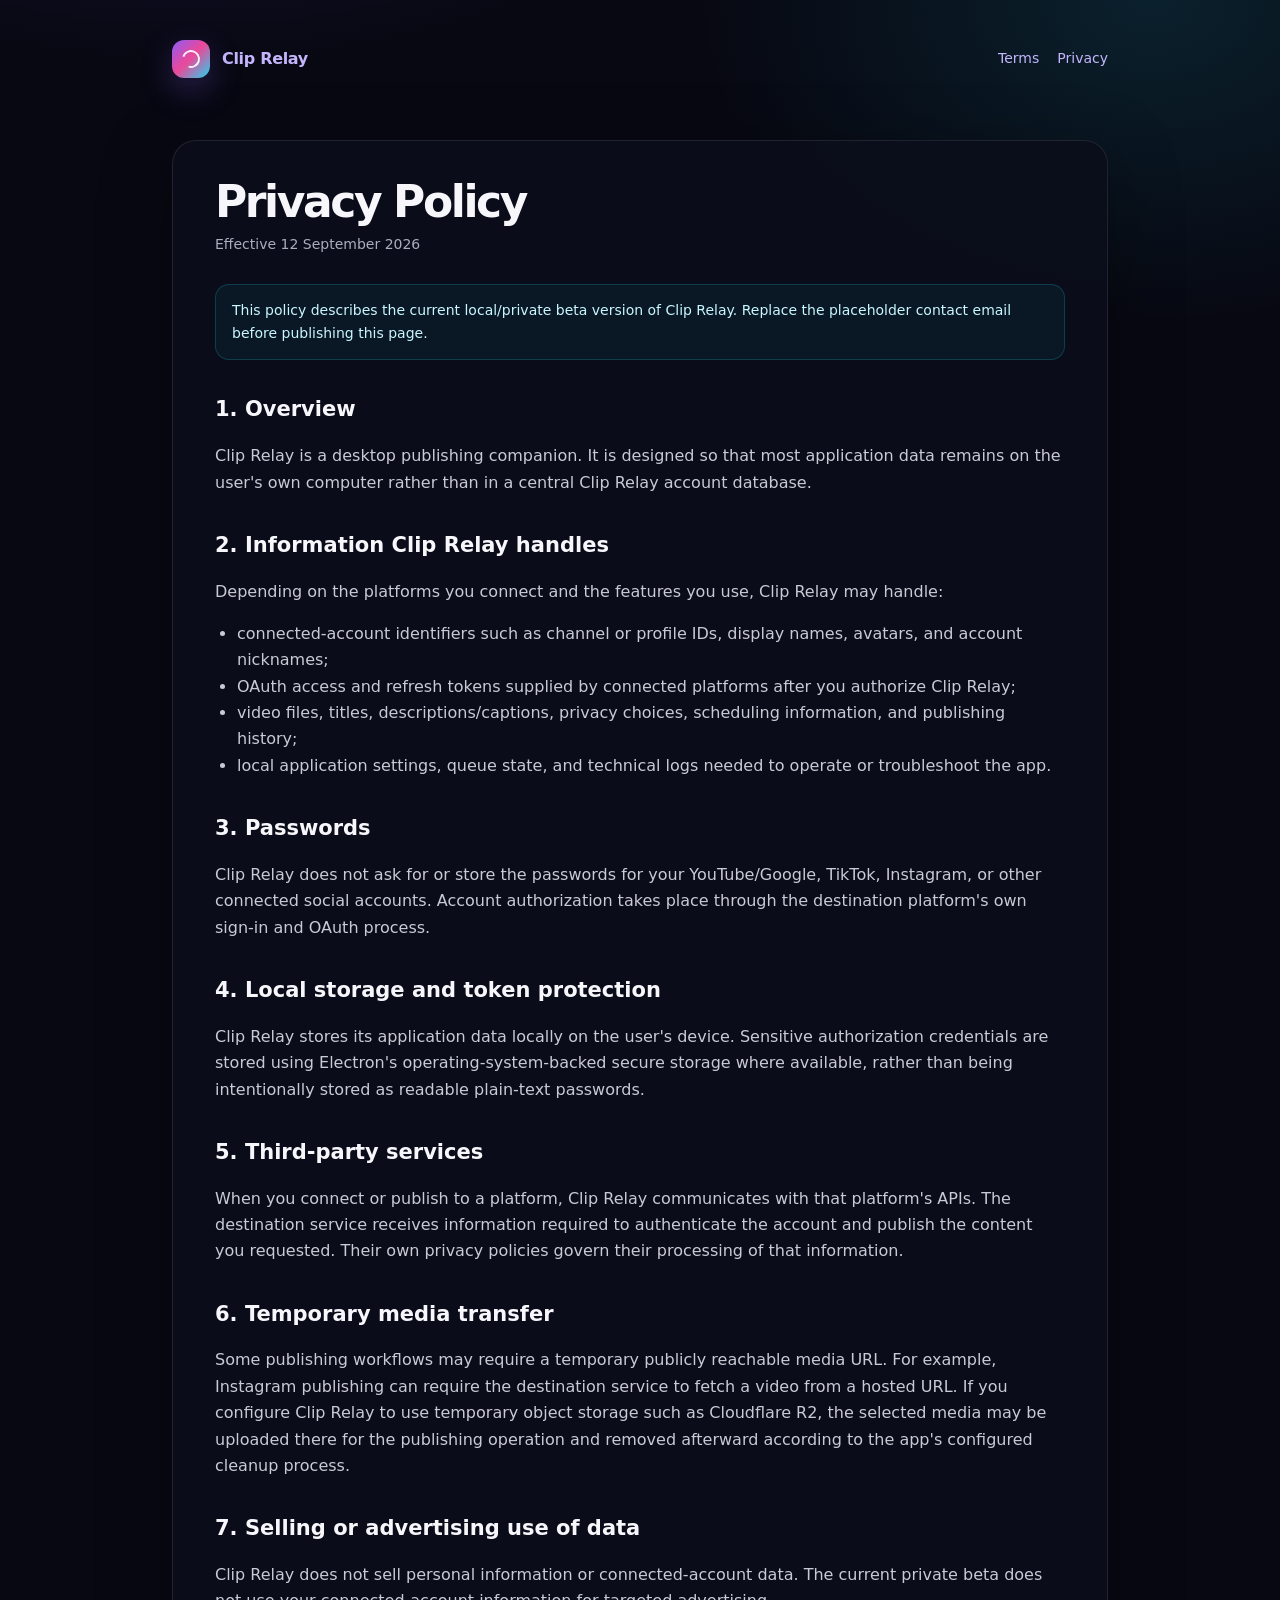
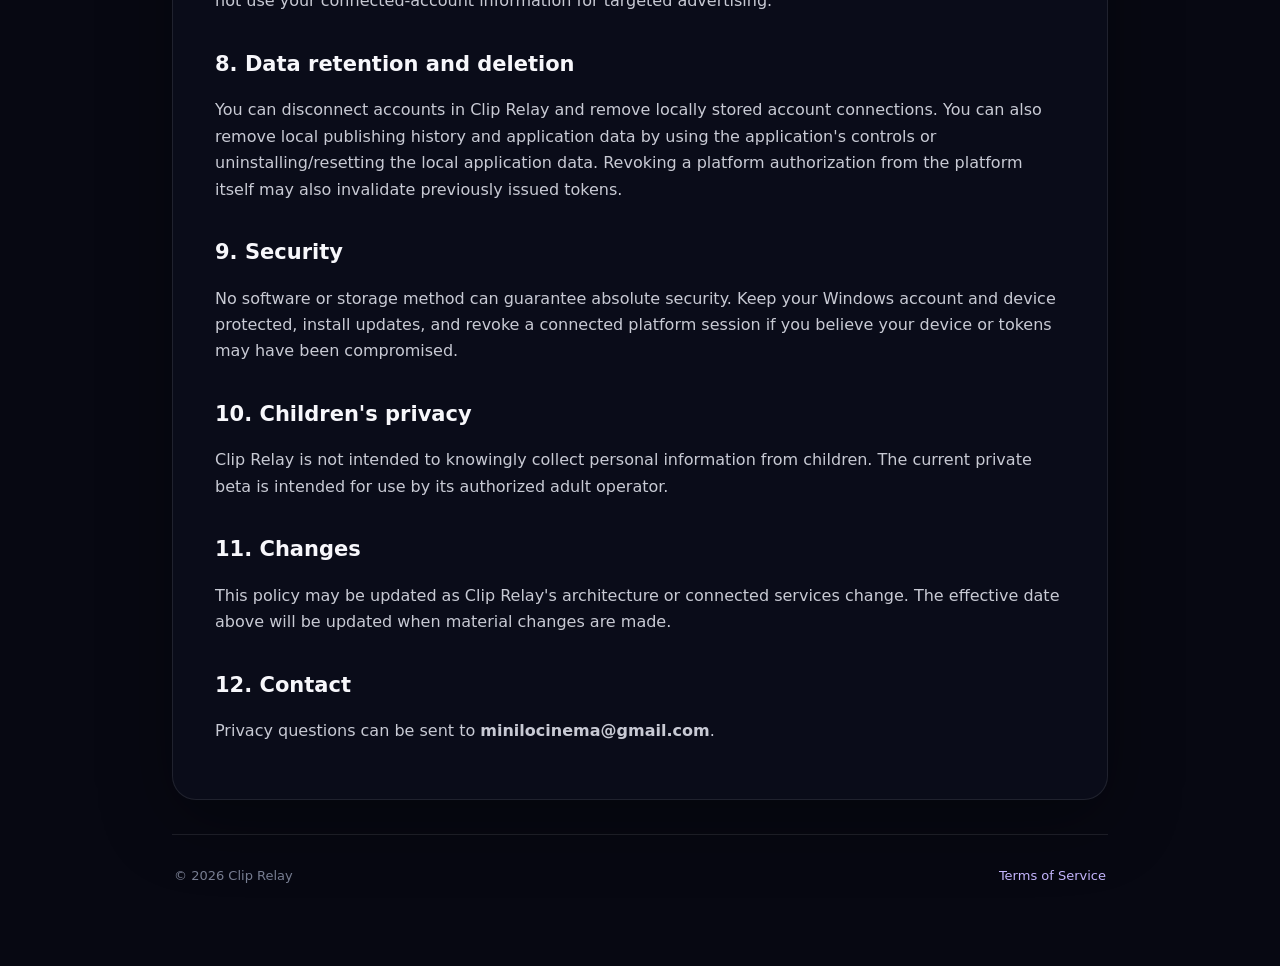
==== privacy/index.html @ b04d671b "Add Clip Relay legal pages" ====
<!doctype html>
<html lang="en">
<head>
  <meta charset="utf-8">
  <meta name="viewport" content="width=device-width, initial-scale=1">
  <title>Privacy Policy — Clip Relay</title>
  <link rel="stylesheet" href="../assets/style.css">
</head>
<body>
<main class="shell">
  
<header class="nav">
  <a class="brand" href="../index.html"><span class="mark"></span><span>Clip Relay</span></a>
  <nav class="links">
    <a href="../terms/">Terms</a>
    <a href="../privacy/">Privacy</a>
  </nav>
</header>

  <article class="doc">
    <h1>Privacy Policy</h1>
    <div class="meta">Effective 12 September 2026</div>

    <div class="notice">This policy describes the current local/private beta version of Clip Relay. Replace the placeholder contact email before publishing this page.</div>

    <h2>1. Overview</h2>
    <p>Clip Relay is a desktop publishing companion. It is designed so that most application data remains on the user's own computer rather than in a central Clip Relay account database.</p>

    <h2>2. Information Clip Relay handles</h2>
    <p>Depending on the platforms you connect and the features you use, Clip Relay may handle:</p>
    <ul>
      <li>connected-account identifiers such as channel or profile IDs, display names, avatars, and account nicknames;</li>
      <li>OAuth access and refresh tokens supplied by connected platforms after you authorize Clip Relay;</li>
      <li>video files, titles, descriptions/captions, privacy choices, scheduling information, and publishing history;</li>
      <li>local application settings, queue state, and technical logs needed to operate or troubleshoot the app.</li>
    </ul>

    <h2>3. Passwords</h2>
    <p>Clip Relay does not ask for or store the passwords for your YouTube/Google, TikTok, Instagram, or other connected social accounts. Account authorization takes place through the destination platform's own sign-in and OAuth process.</p>

    <h2>4. Local storage and token protection</h2>
    <p>Clip Relay stores its application data locally on the user's device. Sensitive authorization credentials are stored using Electron's operating-system-backed secure storage where available, rather than being intentionally stored as readable plain-text passwords.</p>

    <h2>5. Third-party services</h2>
    <p>When you connect or publish to a platform, Clip Relay communicates with that platform's APIs. The destination service receives information required to authenticate the account and publish the content you requested. Their own privacy policies govern their processing of that information.</p>

    <h2>6. Temporary media transfer</h2>
    <p>Some publishing workflows may require a temporary publicly reachable media URL. For example, Instagram publishing can require the destination service to fetch a video from a hosted URL. If you configure Clip Relay to use temporary object storage such as Cloudflare R2, the selected media may be uploaded there for the publishing operation and removed afterward according to the app's configured cleanup process.</p>

    <h2>7. Selling or advertising use of data</h2>
    <p>Clip Relay does not sell personal information or connected-account data. The current private beta does not use your connected-account information for targeted advertising.</p>

    <h2>8. Data retention and deletion</h2>
    <p>You can disconnect accounts in Clip Relay and remove locally stored account connections. You can also remove local publishing history and application data by using the application's controls or uninstalling/resetting the local application data. Revoking a platform authorization from the platform itself may also invalidate previously issued tokens.</p>

    <h2>9. Security</h2>
    <p>No software or storage method can guarantee absolute security. Keep your Windows account and device protected, install updates, and revoke a connected platform session if you believe your device or tokens may have been compromised.</p>

    <h2>10. Children's privacy</h2>
    <p>Clip Relay is not intended to knowingly collect personal information from children. The current private beta is intended for use by its authorized adult operator.</p>

    <h2>11. Changes</h2>
    <p>This policy may be updated as Clip Relay's architecture or connected services change. The effective date above will be updated when material changes are made.</p>

    <h2>12. Contact</h2>
    <p>Privacy questions can be sent to <strong>minilocinema@gmail.com</strong>.</p>
  </article>
  <footer class="footer"><span>© 2026 Clip Relay</span><span><a href="../terms/">Terms of Service</a></span></footer>
</main>
</body>
</html>
---- assets/style.css ----
:root{
  --bg:#070812;
  --panel:rgba(18,20,38,.72);
  --panel-strong:#111329;
  --text:#f7f7fb;
  --muted:#a9adbd;
  --line:rgba(255,255,255,.09);
  --violet:#8b5cf6;
  --cyan:#22d3ee;
  --pink:#ec4899;
  --green:#34d399;
  --shadow:0 20px 70px rgba(0,0,0,.35);
}
*{box-sizing:border-box}
html{scroll-behavior:smooth}
body{
  margin:0;
  color:var(--text);
  font-family:Inter,ui-sans-serif,system-ui,-apple-system,BlinkMacSystemFont,"Segoe UI",sans-serif;
  line-height:1.65;
  background:
    radial-gradient(900px 500px at 15% -10%, rgba(139,92,246,.18), transparent 65%),
    radial-gradient(700px 500px at 90% 0%, rgba(34,211,238,.12), transparent 65%),
    var(--bg);
}
a{color:#c4b5fd;text-decoration:none}
a:hover{color:white}
.shell{max-width:980px;margin:0 auto;padding:28px 22px 70px}
.nav{
  display:flex;align-items:center;justify-content:space-between;
  padding:12px 0 28px;gap:18px;
}
.brand{display:flex;align-items:center;gap:12px;font-weight:800;letter-spacing:-.02em}
.mark{
  width:38px;height:38px;border-radius:12px;position:relative;
  background:linear-gradient(135deg,var(--violet),var(--pink) 48%,var(--cyan));
  box-shadow:0 12px 32px rgba(139,92,246,.28);
}
.mark:before{
  content:"";position:absolute;inset:10px;border:2px solid rgba(255,255,255,.9);
  border-left-color:transparent;border-radius:50%;transform:rotate(-28deg)
}
.links{display:flex;gap:18px;flex-wrap:wrap;font-size:14px;color:var(--muted)}
.hero{
  margin:38px 0 26px;padding:54px 46px;border:1px solid var(--line);
  background:linear-gradient(180deg,rgba(255,255,255,.055),rgba(255,255,255,.025));
  backdrop-filter:blur(16px);border-radius:28px;box-shadow:var(--shadow);
}
.eyebrow{
  display:inline-flex;align-items:center;gap:8px;padding:7px 11px;
  border:1px solid rgba(139,92,246,.3);border-radius:999px;
  background:rgba(139,92,246,.08);font-size:12px;color:#ddd6fe;font-weight:700;
}
.dot{width:7px;height:7px;border-radius:50%;background:var(--green);box-shadow:0 0 14px rgba(52,211,153,.7)}
h1{font-size:clamp(38px,7vw,72px);line-height:.98;letter-spacing:-.055em;margin:22px 0 18px}
.hero p{max-width:680px;color:var(--muted);font-size:18px;margin:0}
.cards{display:grid;grid-template-columns:repeat(2,minmax(0,1fr));gap:18px;margin-top:22px}
.card{
  padding:26px;border:1px solid var(--line);border-radius:22px;background:var(--panel);
}
.card h2{font-size:21px;margin:0 0 8px}
.card p{margin:0 0 14px;color:var(--muted)}
.button{
  display:inline-flex;align-items:center;padding:10px 14px;border-radius:12px;
  background:#fff;color:#0b0c16;font-weight:800;font-size:14px
}
.button:hover{color:#0b0c16;transform:translateY(-1px)}
.doc{
  margin:34px 0;padding:38px 42px;border:1px solid var(--line);border-radius:24px;
  background:rgba(12,14,28,.82);box-shadow:var(--shadow)
}
.doc h1{font-size:44px;line-height:1.05;margin:0 0 8px}
.doc h2{font-size:21px;margin:32px 0 8px}
.doc h3{font-size:16px;margin:22px 0 5px}
.doc p,.doc li{color:#c8cad4}
.doc ul{padding-left:22px}
.meta{color:var(--muted);font-size:14px;margin-bottom:28px}
.notice{
  border:1px solid rgba(34,211,238,.2);background:rgba(34,211,238,.055);
  padding:14px 16px;border-radius:14px;color:#c8f7ff;font-size:14px
}
.footer{
  padding:30px 2px 10px;margin-top:30px;border-top:1px solid var(--line);
  color:#777d91;font-size:13px;display:flex;justify-content:space-between;gap:16px;flex-wrap:wrap
}
code{background:rgba(255,255,255,.06);padding:2px 6px;border-radius:6px}
@media(max-width:700px){
  .hero{padding:36px 26px}
  .cards{grid-template-columns:1fr}
  .doc{padding:28px 22px}
  .links{gap:10px}
}
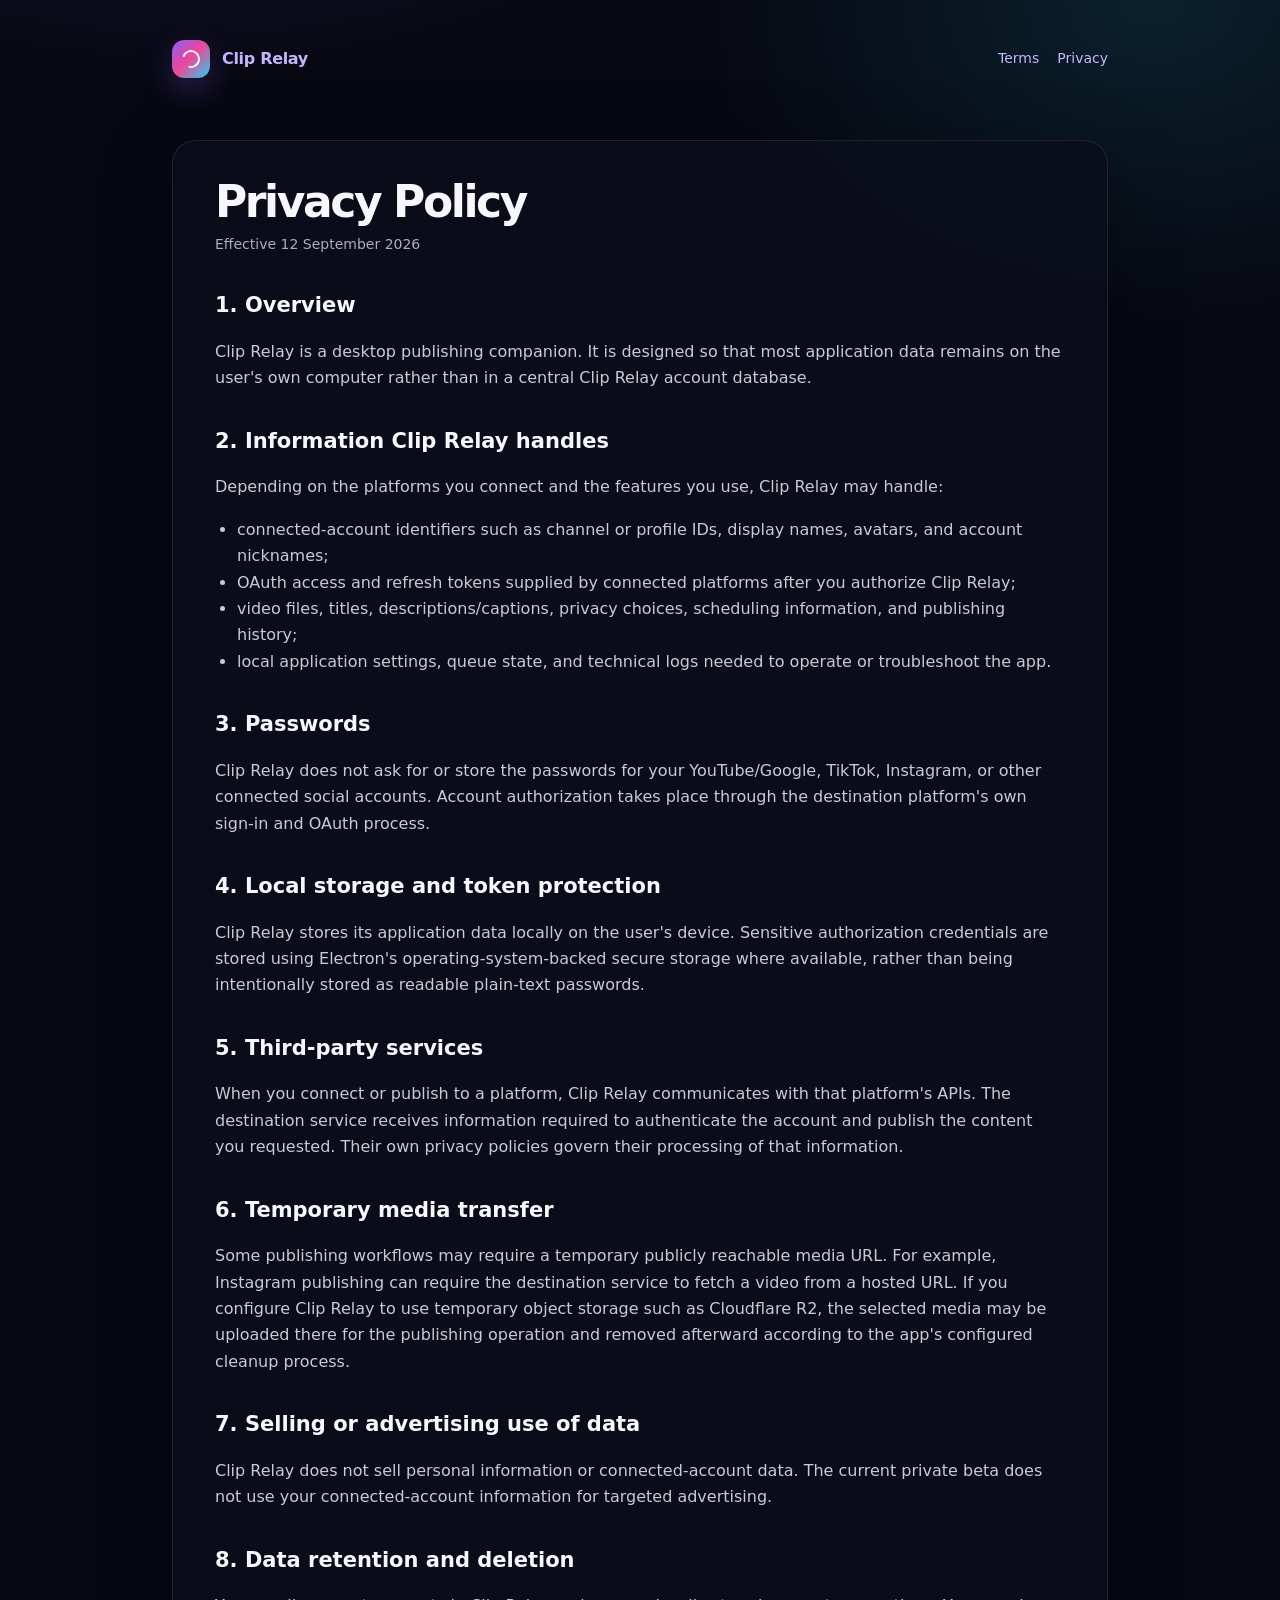
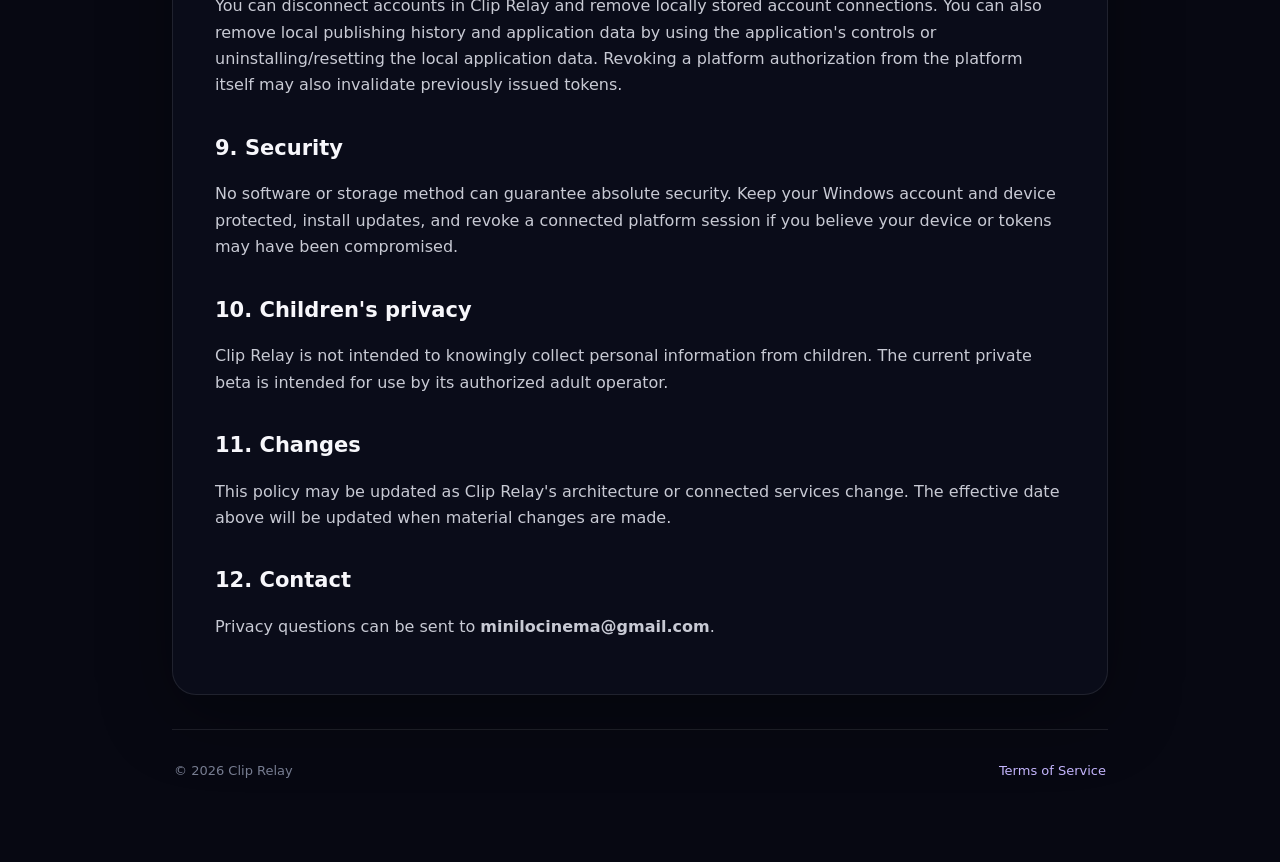
==== commit c2434403: "Update index.html" ====
--- a/privacy/index.html
+++ b/privacy/index.html
@@ -20,8 +20,6 @@
   <article class="doc">
     <h1>Privacy Policy</h1>
     <div class="meta">Effective 12 September 2026</div>
-
-    <div class="notice">This policy describes the current local/private beta version of Clip Relay. Replace the placeholder contact email before publishing this page.</div>
 
     <h2>1. Overview</h2>
     <p>Clip Relay is a desktop publishing companion. It is designed so that most application data remains on the user's own computer rather than in a central Clip Relay account database.</p>
